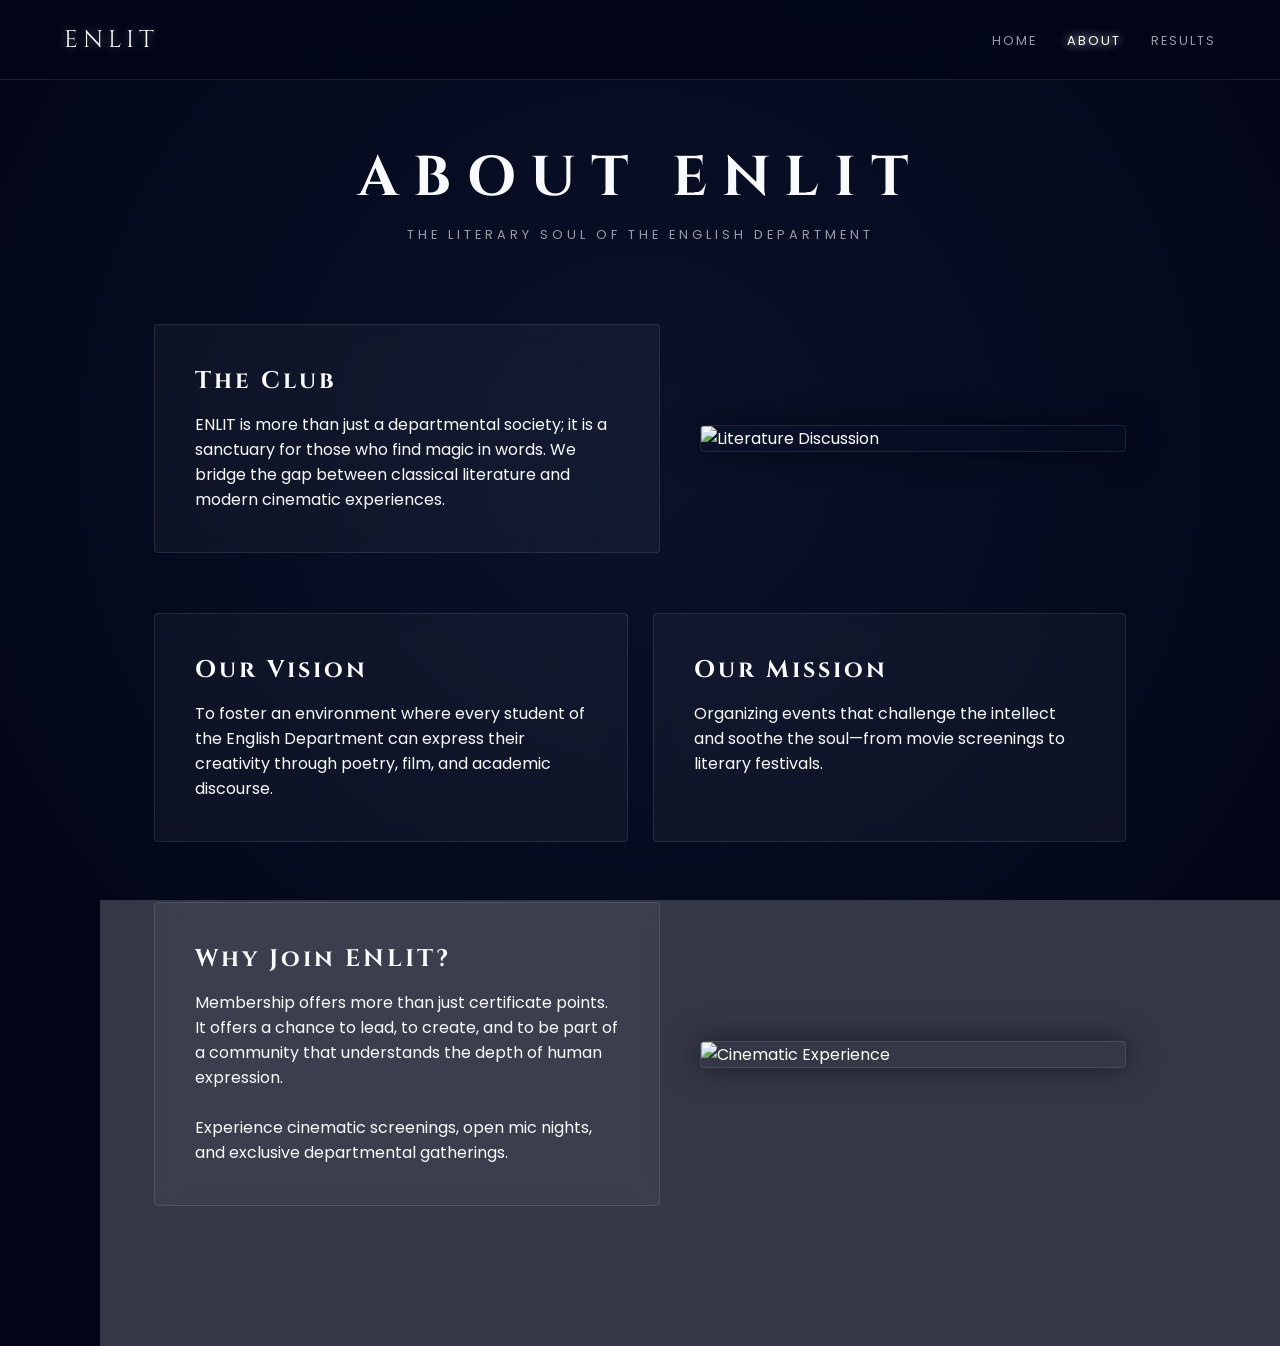
==== frontend/about/about.html @ a82a6d99 "demo site with static data" ====
<!DOCTYPE html>
<html lang="en">
<head>
    <meta charset="UTF-8">
    <meta name="viewport" content="width=device-width, initial-scale=1.0">
    <title>About ENLIT | The Experience</title>
    <link href="https://fonts.googleapis.com/css2?family=Cinzel:wght@400;700&family=Poppins:wght@300;400;600&display=swap" rel="stylesheet">
    <link rel="stylesheet" href="about.css">
</head>
<body>

    <!-- Consistent Night Sky Background -->
    <div class="night-sky">
        <div class="stars"></div>
        <div class="stars2"></div>
    </div>

    <!-- Navigation -->
    <nav class="navbar">
        <div class="nav-content">
            <div class="logo">ENLIT</div>
            <button class="nav-toggle" id="nav-toggle">
                <span class="pearl-dot"></span>
                <span class="pearl-dot"></span>
                <span class="pearl-dot"></span>
            </button>
            <ul class="nav-links" id="nav-menu">
                <li><a href="../home/home.html">HOME</a></li>
                <li><a href="about.html" class="active">ABOUT</a></li>
                <li><a href="../results/results.html">RESULTS</a></li>
            </ul>
        </div>
    </nav>

    <main class="about-container">
        <!-- Hero Section -->
        <header class="about-hero">
            <h1 class="pearl-title">ABOUT ENLIT</h1>
            <p class="tagline">The Literary Soul of the English Department</p>
        </header>

        <!-- Section 1: The Club (Text Left, Image Right) -->
        <section class="about-row">
            <div class="about-text glass-card">
                <h2 class="section-title">The Club</h2>
                <p>ENLIT is more than just a departmental society; it is a sanctuary for those who find magic in words. We bridge the gap between classical literature and modern cinematic experiences.</p>
            </div>
            <div class="about-image">
                <!-- Replace URL with your actual club photo -->
                <img src="https://images.unsplash.com/photo-1519791883288-dc8bd696e667?auto=format&fit=crop&q=80&w=600" alt="Literature Discussion">
            </div>
        </section>

        <!-- Section 2: Vision & Mission (Grid) -->
        <section class="mission-grid">
            <div class="glass-card">
                <h2 class="section-title">Our Vision</h2>
                <p>To foster an environment where every student of the English Department can express their creativity through poetry, film, and academic discourse.</p>
            </div>
            <div class="glass-card">
                <h2 class="section-title">Our Mission</h2>
                <p>Organizing events that challenge the intellect and soothe the soul—from movie screenings to literary festivals.</p>
            </div>
        </section>

        <!-- Section 3: Why Join (Image Left, Text Right) -->
        <section class="about-row reverse">
            <div class="about-image">
                <img src="https://images.unsplash.com/photo-1485846234645-a62644f84728?auto=format&fit=crop&q=80&w=600" alt="Cinematic Experience">
            </div>
            <div class="about-text glass-card">
                <h2 class="section-title">Why Join ENLIT?</h2>
                <p>Membership offers more than just certificate points. It offers a chance to lead, to create, and to be part of a community that understands the depth of human expression.</p>
                <br>
                <p>Experience cinematic screenings, open mic nights, and exclusive departmental gatherings.</p>
            </div>
        </section>

    </main>

    <script src="about.js"></script>
</body>
</html>
---- frontend/about/about.css ----
:root {
    --midnight: #020617;
    --pearl: #f8fafc;
    --pearl-glow: rgba(248, 250, 252, 0.4);
    --glass: rgba(255, 255, 255, 0.04);
    --glass-border: rgba(255, 255, 255, 0.1);
}

* { margin: 0; padding: 0; box-sizing: border-box; }

body {
    background-color: var(--midnight);
    color: var(--pearl);
    font-family: 'Poppins', sans-serif;
    overflow-x: hidden;
}

/* --- NIGHT SKY --- */
.night-sky {
    position: fixed;
    top: 0; left: 0; width: 100%; height: 100%;
    background: radial-gradient(circle at center, #0a122a 0%, #020617 100%);
    z-index: -1;
}
.stars { position: absolute; top: 0; left: 0; width: 100%; height: 100%; box-shadow: 400px 200px #FFF, 800px 500px #FFF, 100px 800px #FFF; opacity: 0.2; }

/* --- NAVBAR (Same as Home) --- */
.navbar {
    position: fixed; top: 0; width: 100%; height: 80px;
    display: flex; align-items: center; background: rgba(2, 6, 23, 0.8);
    backdrop-filter: blur(20px); border-bottom: 1px solid var(--glass-border); z-index: 2000;
}
.nav-content { width: 90%; max-width: 1200px; margin: 0 auto; display: flex; justify-content: space-between; align-items: center; }
.logo { font-family: 'Cinzel', serif; font-size: 1.5rem; letter-spacing: 5px; text-shadow: 0 0 10px var(--pearl-glow); }
.nav-links { display: flex; list-style: none; gap: 30px; }
.nav-links a { text-decoration: none; color: rgba(255, 255, 255, 0.6); font-size: 0.8rem; letter-spacing: 2px; }
.nav-links a.active { color: white; text-shadow: 0 0 10px white; }

.nav-toggle { display: none; flex-direction: column; gap: 5px; background: none; border: none; cursor: pointer; }
.pearl-dot { width: 20px; height: 2px; background: var(--pearl); }

/* --- ABOUT CONTENT --- */
.about-container { padding: 140px 5% 80px; max-width: 1100px; margin: 0 auto; }

.about-hero { text-align: center; margin-bottom: 80px; }
.pearl-title { font-family: 'Cinzel', serif; font-size: clamp(2rem, 8vw, 3.5rem); letter-spacing: 15px; margin-bottom: 10px; }
.tagline { font-size: 0.8rem; letter-spacing: 4px; opacity: 0.6; text-transform: uppercase; }

/* --- LAYOUT ROWS --- */
.about-row {
    display: flex;
    align-items: center;
    gap: 40px;
    margin-bottom: 60px;
}

.about-row.reverse { flex-direction: row-reverse; }

.about-text { flex: 1; padding: 40px; }
.about-image { flex: 1; border-radius: 4px; overflow: hidden; border: 1px solid var(--glass-border); box-shadow: 0 0 30px rgba(0,0,0,0.5); }
.about-image img { width: 100%; height: auto; display: block; filter: grayscale(20%) contrast(110%); transition: 0.5s; }
.about-image:hover img { filter: grayscale(0%); transform: scale(1.05); }

.glass-card { background: var(--glass); border: 1px solid var(--glass-border); backdrop-filter: blur(10px); border-radius: 4px; }
.section-title { font-family: 'Cinzel', serif; margin-bottom: 15px; letter-spacing: 3px; font-size: 1.5rem; }

/* --- MISSION GRID --- */
.mission-grid {
    display: grid;
    grid-template-columns: 1fr 1fr;
    gap: 25px;
    margin-bottom: 60px;
}
.mission-grid .glass-card { padding: 40px; }

/* --- MOBILE RESPONSIVE --- */
@media (max-width: 768px) {
    .nav-toggle { display: flex; }
    .nav-links {
        display: none; position: fixed; top: 80px; left: 0; width: 100%;
        height: calc(100vh - 80px); background: rgba(2, 6, 23, 0.98);
        flex-direction: column; justify-content: center; align-items: center; gap: 40px;
    }
    .nav-links.show { display: flex; }

    .about-row, .about-row.reverse { flex-direction: column; }
    .mission-grid { grid-template-columns: 1fr; }
    
    .about-text { order: 2; }
    .about-image { order: 1; width: 100%; }
}
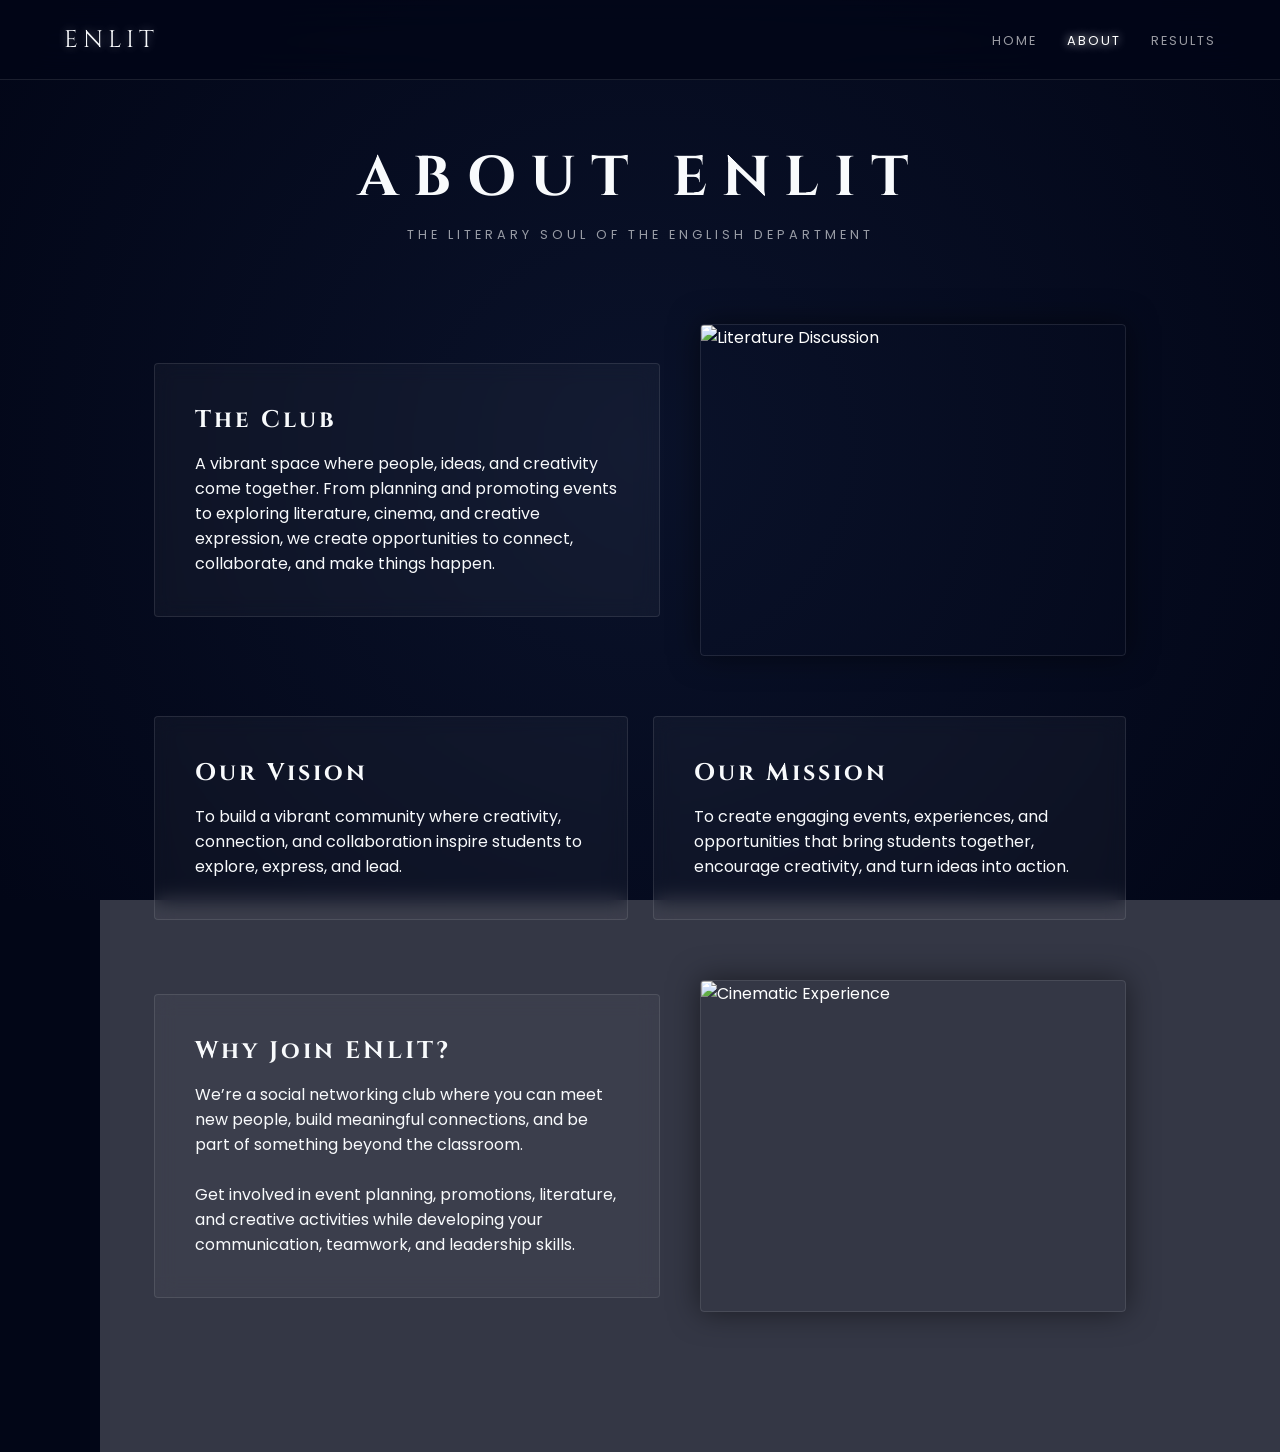
==== commit f7a69b15: "updated images and club information" ====
--- a/frontend/about/about.html
+++ b/frontend/about/about.html
@@ -43,7 +43,7 @@
         <section class="about-row">
             <div class="about-text glass-card">
                 <h2 class="section-title">The Club</h2>
-                <p>ENLIT is more than just a departmental society; it is a sanctuary for those who find magic in words. We bridge the gap between classical literature and modern cinematic experiences.</p>
+                <p>A vibrant space where people, ideas, and creativity come together. From planning and promoting events to exploring literature, cinema, and creative expression, we create opportunities to connect, collaborate, and make things happen.</p>
             </div>
             <div class="about-image">
                 <!-- Replace URL with your actual club photo -->
@@ -55,24 +55,22 @@
         <section class="mission-grid">
             <div class="glass-card">
                 <h2 class="section-title">Our Vision</h2>
-                <p>To foster an environment where every student of the English Department can express their creativity through poetry, film, and academic discourse.</p>
+                <p>To build a vibrant community where creativity, connection, and collaboration inspire students to explore, express, and lead.</p>
             </div>
             <div class="glass-card">
                 <h2 class="section-title">Our Mission</h2>
-                <p>Organizing events that challenge the intellect and soothe the soul—from movie screenings to literary festivals.</p>
+                <p>To create engaging events, experiences, and opportunities that bring students together, encourage creativity, and turn ideas into action.</p>
             </div>
         </section>
 
         <!-- Section 3: Why Join (Image Left, Text Right) -->
         <section class="about-row reverse">
             <div class="about-image">
-                <img src="https://images.unsplash.com/photo-1485846234645-a62644f84728?auto=format&fit=crop&q=80&w=600" alt="Cinematic Experience">
+                <img src="https://wallpapercave.com/wp/wp5608270.jpg" alt="Cinematic Experience">
             </div>
             <div class="about-text glass-card">
                 <h2 class="section-title">Why Join ENLIT?</h2>
-                <p>Membership offers more than just certificate points. It offers a chance to lead, to create, and to be part of a community that understands the depth of human expression.</p>
-                <br>
-                <p>Experience cinematic screenings, open mic nights, and exclusive departmental gatherings.</p>
+                <p>We’re a social networking club where you can meet new people, build meaningful connections, and be part of something beyond the classroom. <br><br>Get involved in event planning, promotions, literature, and creative activities while developing your communication, teamwork, and leadership skills.</p>
             </div>
         </section>
 
--- a/frontend/about/about.css
+++ b/frontend/about/about.css
@@ -58,7 +58,7 @@
 
 .about-text { flex: 1; padding: 40px; }
 .about-image { flex: 1; border-radius: 4px; overflow: hidden; border: 1px solid var(--glass-border); box-shadow: 0 0 30px rgba(0,0,0,0.5); }
-.about-image img { width: 100%; height: auto; display: block; filter: grayscale(20%) contrast(110%); transition: 0.5s; }
+.about-image img { width: 100%; height: 330px; display: block; filter: grayscale(20%) contrast(110%); transition: 0.5s; }
 .about-image:hover img { filter: grayscale(0%); transform: scale(1.05); }
 
 .glass-card { background: var(--glass); border: 1px solid var(--glass-border); backdrop-filter: blur(10px); border-radius: 4px; }
@@ -88,4 +88,4 @@
     
     .about-text { order: 2; }
     .about-image { order: 1; width: 100%; }
-}+}
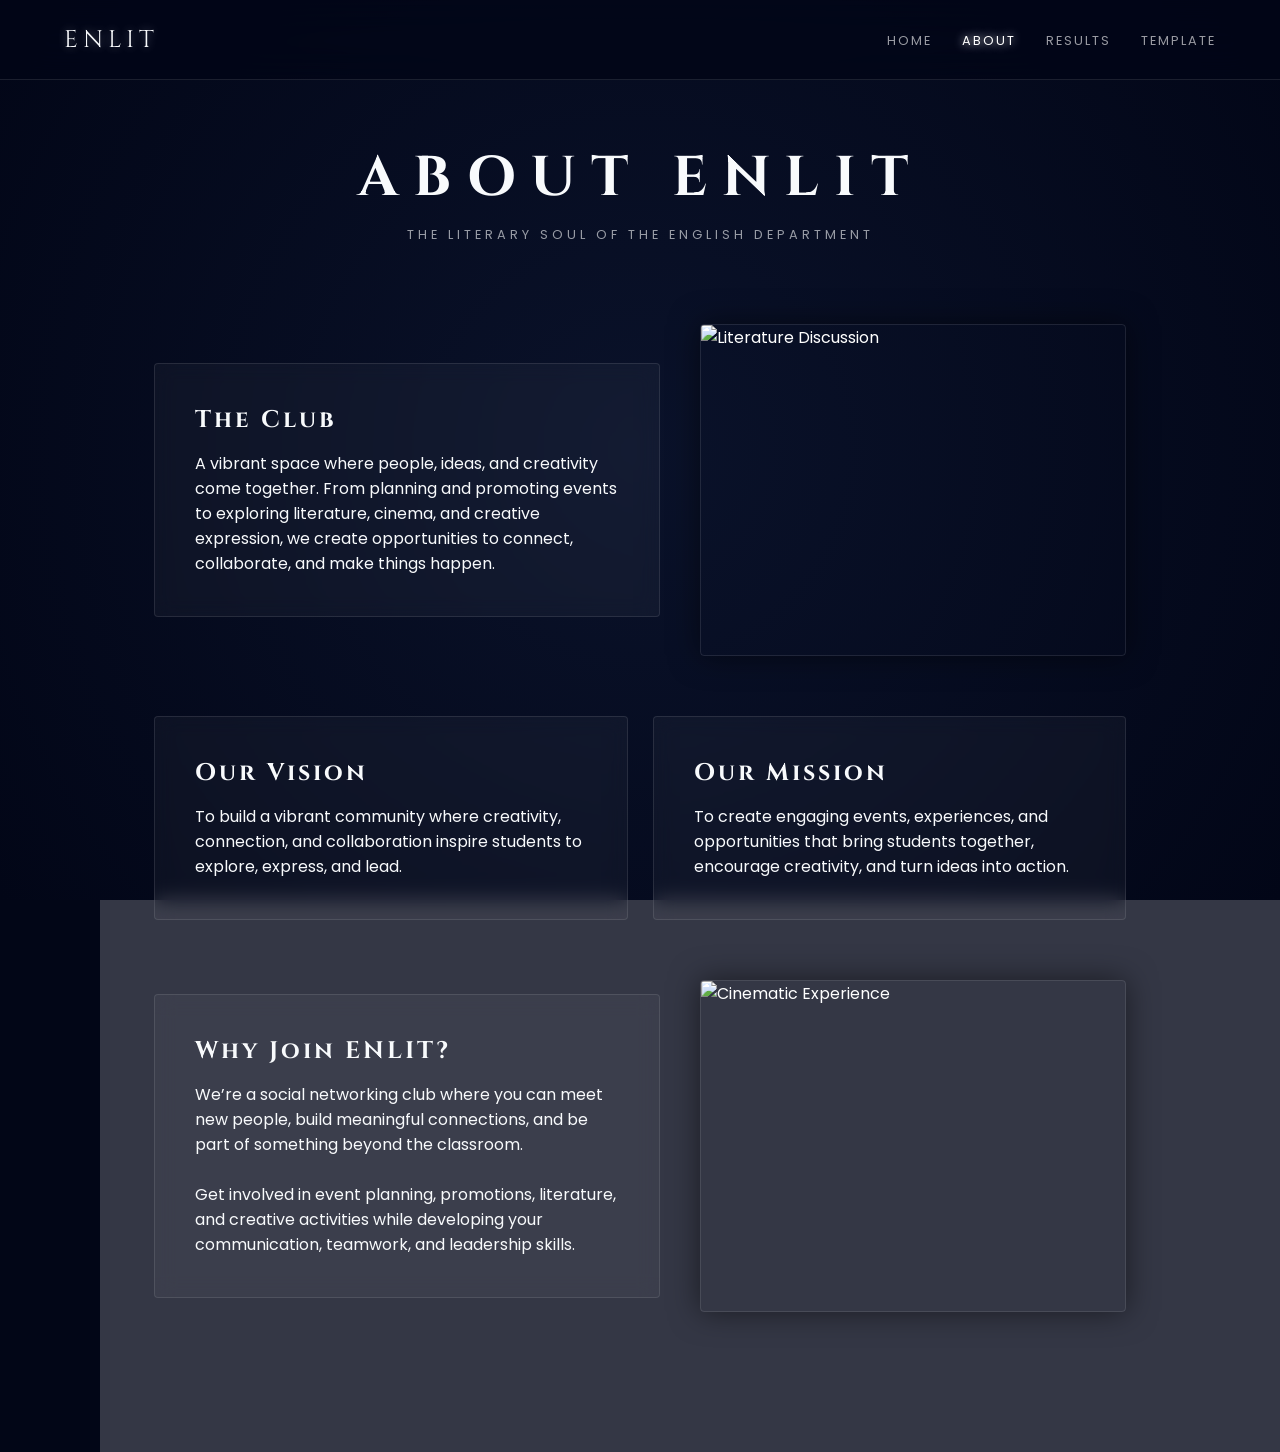
==== commit bb5e2663: "FIRST FINAL OUTPUT" ====
--- a/frontend/about/about.html
+++ b/frontend/about/about.html
@@ -28,6 +28,7 @@
                 <li><a href="../home/home.html">HOME</a></li>
                 <li><a href="about.html" class="active">ABOUT</a></li>
                 <li><a href="../results/results.html">RESULTS</a></li>
+                <li><a href="../template/template.html">TEMPLATE</a></li>
             </ul>
         </div>
     </nav>
